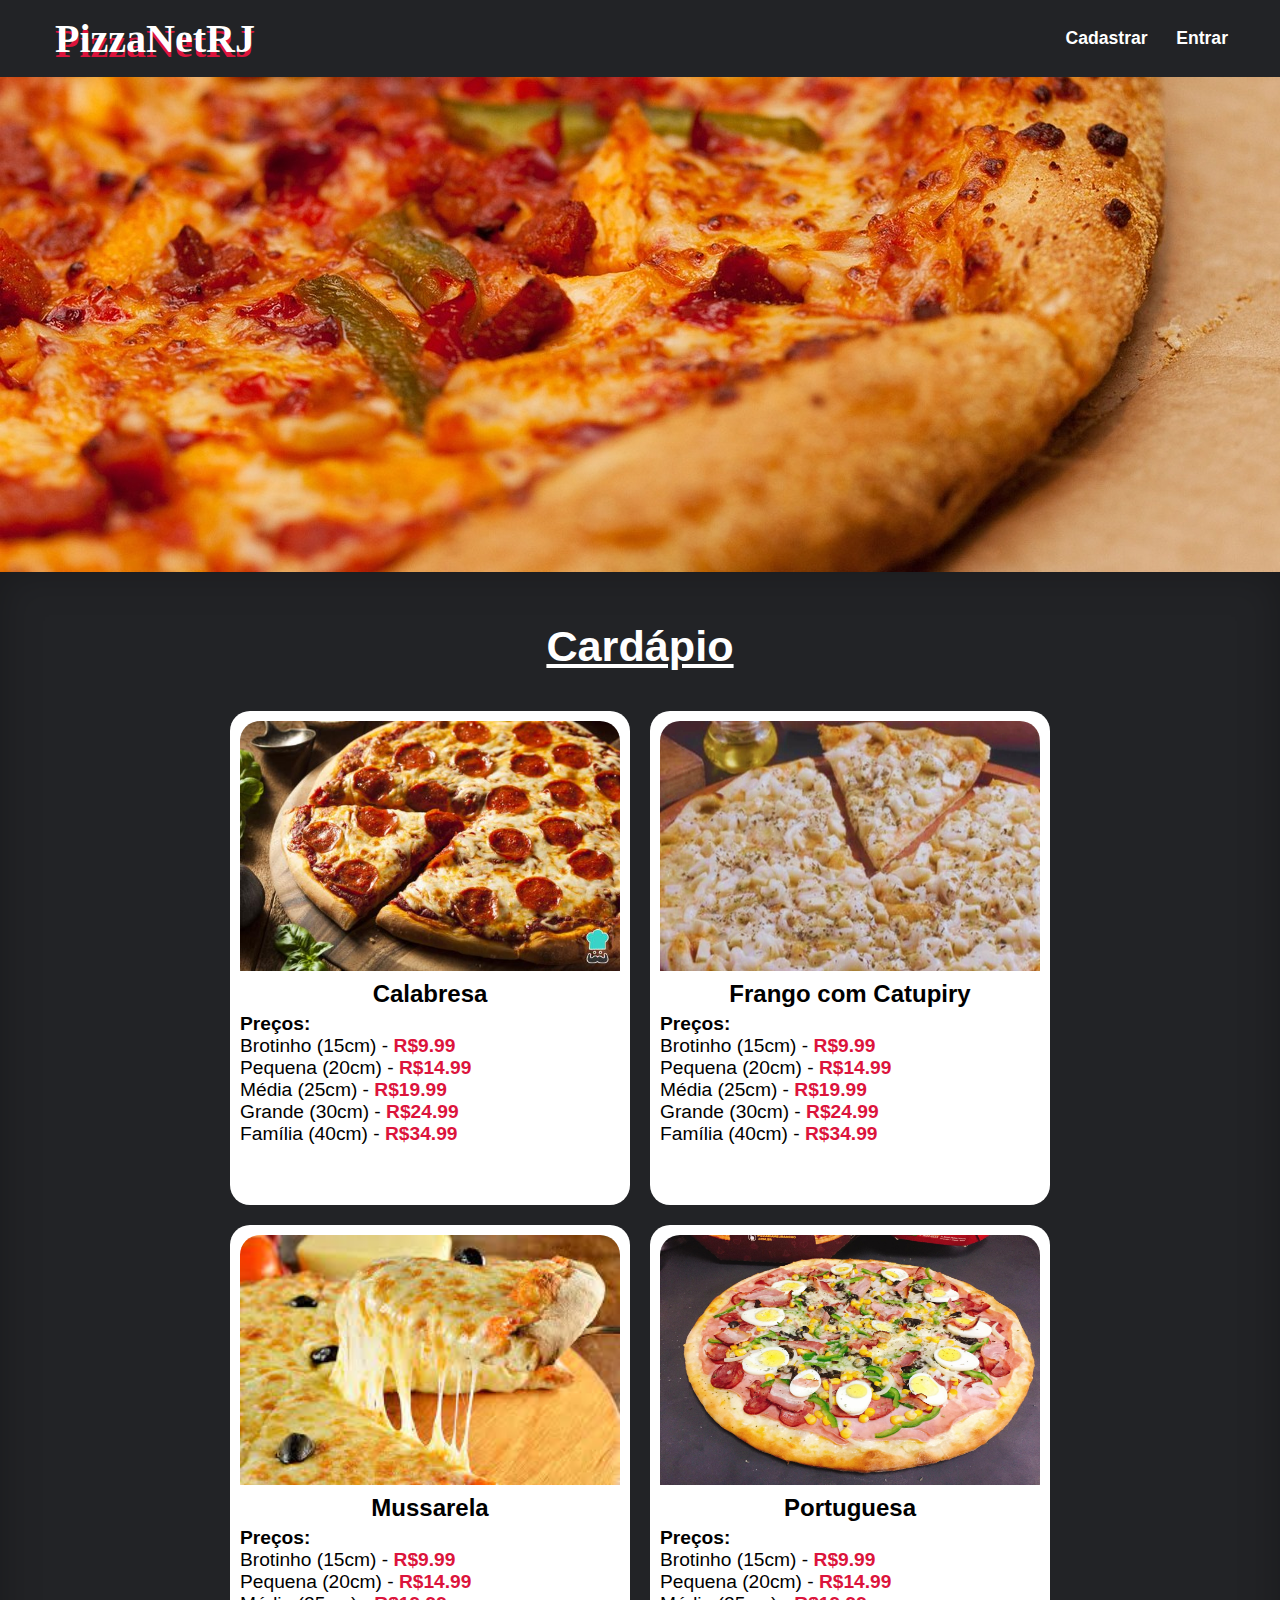
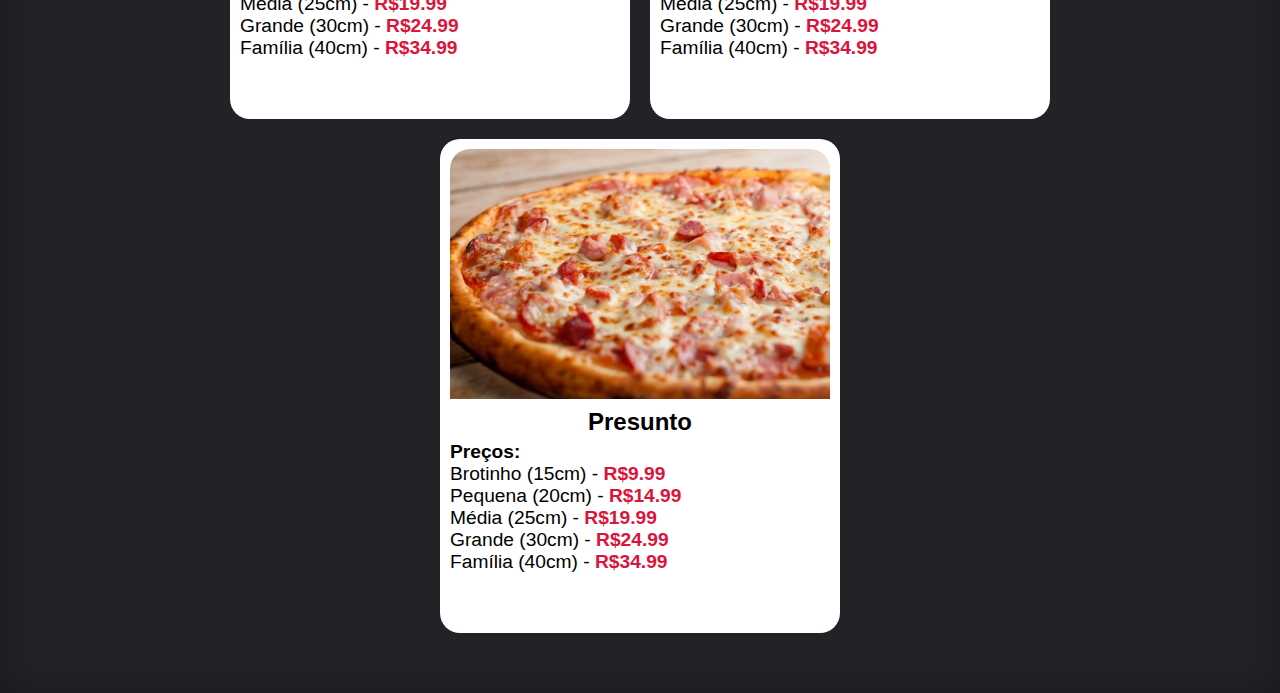
==== index.html @ 01d7efb3 "PizzaNetRJ Update" ====
<!DOCTYPE html>
<html lang="pt-br">

<head>
    <meta charset="UTF-8">
    <meta http-equiv="X-UA-Compatible" content="IE=edge">
    <meta name="viewport" content="width=device-width, initial-scale=1.0">
    <title>PizzaNetRJ</title>

    <link rel="stylesheet" href="style.css">
    <script src="jquery.js"></script>
</head>

<body>

    <header>

        <div class="row">
            <h1>PizzaNetRJ</h1>

            <div class="login">
                <button>Cadastrar</button>
                <button>Entrar</button>
            </div>
        </div>

    </header>

    <main>

        <div class="bg"></div>

        <section class="mainContent">

            <div class="cardapio">

                <h2>Cardápio</h2>

                <div class="flavors">

                    <div class="flavor">
                        <img src="assets/calabresa.jpg" alt="">

                        <h3 class="fName">Calabresa</h3>

                        <p style="text-align: left; font-size: 1.2em;">Preços:</p>
                        <div class="price">
                            <p>Brotinho (15cm) - <span class="value">R$9.99</span></p>
                            <p>Pequena (20cm) - <span class="value">R$14.99</span></p>
                            <p>Média (25cm) - <span class="value">R$19.99</span></p>
                            <p>Grande (30cm) - <span class="value">R$24.99</span></p>
                            <p>Família (40cm) - <span class="value">R$34.99</span></p>
                        </div>

                        <button>Comprar</button>
                    </div>

                    <div class="flavor">
                        <img src="assets/frango-catupiry.jpg" alt="">

                        <h3 class="fName">Frango com Catupiry</h3>

                        <p style="text-align: left; font-size: 1.2em;">Preços:</p>
                        <div class="price">
                            <p>Brotinho (15cm) - <span class="value">R$9.99</span></p>
                            <p>Pequena (20cm) - <span class="value">R$14.99</span></p>
                            <p>Média (25cm) - <span class="value">R$19.99</span></p>
                            <p>Grande (30cm) - <span class="value">R$24.99</span></p>
                            <p>Família (40cm) - <span class="value">R$34.99</span></p>
                        </div>

                        <button>Comprar</button>
                    </div>

                    <div class="flavor">
                        <img src="assets/muzzarela.jpeg" alt="">

                        <h3 class="fName">Mussarela</h3>

                        <p style="text-align: left; font-size: 1.2em;">Preços:</p>
                        <div class="price">
                            <p>Brotinho (15cm) - <span class="value">R$9.99</span></p>
                            <p>Pequena (20cm) - <span class="value">R$14.99</span></p>
                            <p>Média (25cm) - <span class="value">R$19.99</span></p>
                            <p>Grande (30cm) - <span class="value">R$24.99</span></p>
                            <p>Família (40cm) - <span class="value">R$34.99</span></p>
                        </div>

                        <button>Comprar</button>
                    </div>

                    <div class="flavor">
                        <img src="assets/portuguesa.jpg" alt="">

                        <h3 class="fName">Portuguesa</h3>

                        <p style="text-align: left; font-size: 1.2em;">Preços:</p>
                        <div class="price">
                            <p>Brotinho (15cm) - <span class="value">R$9.99</span></p>
                            <p>Pequena (20cm) - <span class="value">R$14.99</span></p>
                            <p>Média (25cm) - <span class="value">R$19.99</span></p>
                            <p>Grande (30cm) - <span class="value">R$24.99</span></p>
                            <p>Família (40cm) - <span class="value">R$34.99</span></p>
                        </div>

                        <button>Comprar</button>
                    </div>

                    <div class="flavor">
                        <img src="assets/presunto.jpg" alt="">

                        <h3 class="fName">Presunto</h3>

                        <p style="text-align: left; font-size: 1.2em;">Preços:</p>
                        <div class="price">
                            <p>Brotinho (15cm) - <span class="value">R$9.99</span></p>
                            <p>Pequena (20cm) - <span class="value">R$14.99</span></p>
                            <p>Média (25cm) - <span class="value">R$19.99</span></p>
                            <p>Grande (30cm) - <span class="value">R$24.99</span></p>
                            <p>Família (40cm) - <span class="value">R$34.99</span></p>
                        </div>

                        <button>Comprar</button>
                    </div>

                </div>

            </div>

        </section>
    </main>

    <footer>

    </footer>

</body>

</html>
---- style.css ----
* {
    padding: 0;
    margin: 0;
    box-sizing: border-box;
}

:root {
    --cor1: crimson;
    --cor2: #222326;
    --cor3: #3E5902;
    --cor4: #F2A74B;
    --cor5: #BF3617;
}

@font-face {
    font-family: 'secular';
    src: url('fonts/SecularOne-Regular.ttf');
}

body {
    font-family: Arial, Helvetica, sans-serif;
}

button {
    cursor: pointer;
    border: none;
    width: fit-content;

    padding: 7px;
    margin: 0px 5px;
    transition: 0.3s;
}

header {
    background-color: var(--cor2);
    color: white;

    padding: 15px;
}

header h1 {
    font-family: secular;

    font-size: 2.5em;
    margin-left: 40px;

    text-shadow: var(--cor1) 0 5px;
}

header .login {
    position: absolute;
}

header .login {
    right: 40px;
}

.row {
    display: flex;
    flex-direction: row;
    width: fit-content;
    align-items: center;
}

header button {
    color: white;
    background-color: transparent;
    font-weight: bolder;

    font-size: 1.1em;
}

header button:hover {
    background: var(--cor1);
    transform: scale(1.08);
}

header button:active {
    background-color: #dc143cc0;
}

.bg {
    background-image: url('assets/bg.jpg');
    background-position: center;
    background-size: cover;

    height: 55vh;
}

section {
    margin: auto;
}



.mainContent {
    background-color: var(--cor2);
    color: white;
    text-align: center;
    font-weight: bolder;

    width: 100%;
    padding: 50px;

    box-shadow: inset #00000044 0 0 40px;
}

.mainContent h2 {
    text-decoration: underline;

    font-size: 2.7em;
    margin-bottom: 30px;
}

.flavors {
    display: flex;
    justify-content: center;
    align-items: center;
    flex-wrap: wrap;
}

.flavor {
    background-color: white;
    color: black;

    width: 400px;
    border-radius: 20px;
    margin: 10px;
    padding: 10px;
    transition-duration: 0.3s;
}

.flavor img {
    width: 100%;
    height: 250px;
    border-radius: 20px 20px 0 0;
}

.flavor h3 {
    font-size: 1.5em;
    padding: 5px;
}

.flavor .price {
    text-align: left;
    font-weight: lighter;

    font-size: 1.2em;
}

.flavor .price .value {
    color: var(--cor1);
    font-weight: bold;
}

.flavor button {
    background-color: transparent;
    color: white;

    height: 30px;
    margin: 10px auto;
    padding: 5px 30px;
}

.flavor:hover button {
    background-color: var(--cor1);

}

.flavor:hover button:hover {
    background-color: #c00f32;

    height: 30px;
}

.flavor:hover button:active {
    background-color: #a50e2c;

    height: 30px;
}



@media (max-width: 500px) {
    header h1 {
        font-size: 1.5em;
        margin-left: 20px;
    }

    header button {
        font-size: 1em;
    }

    .mainContent {
        padding: 0;
    }

    .mainContent h2 {
        font-size: 2em;
    }

    .flavor img {
        width: 80%;
        height: 200px;
    }

}
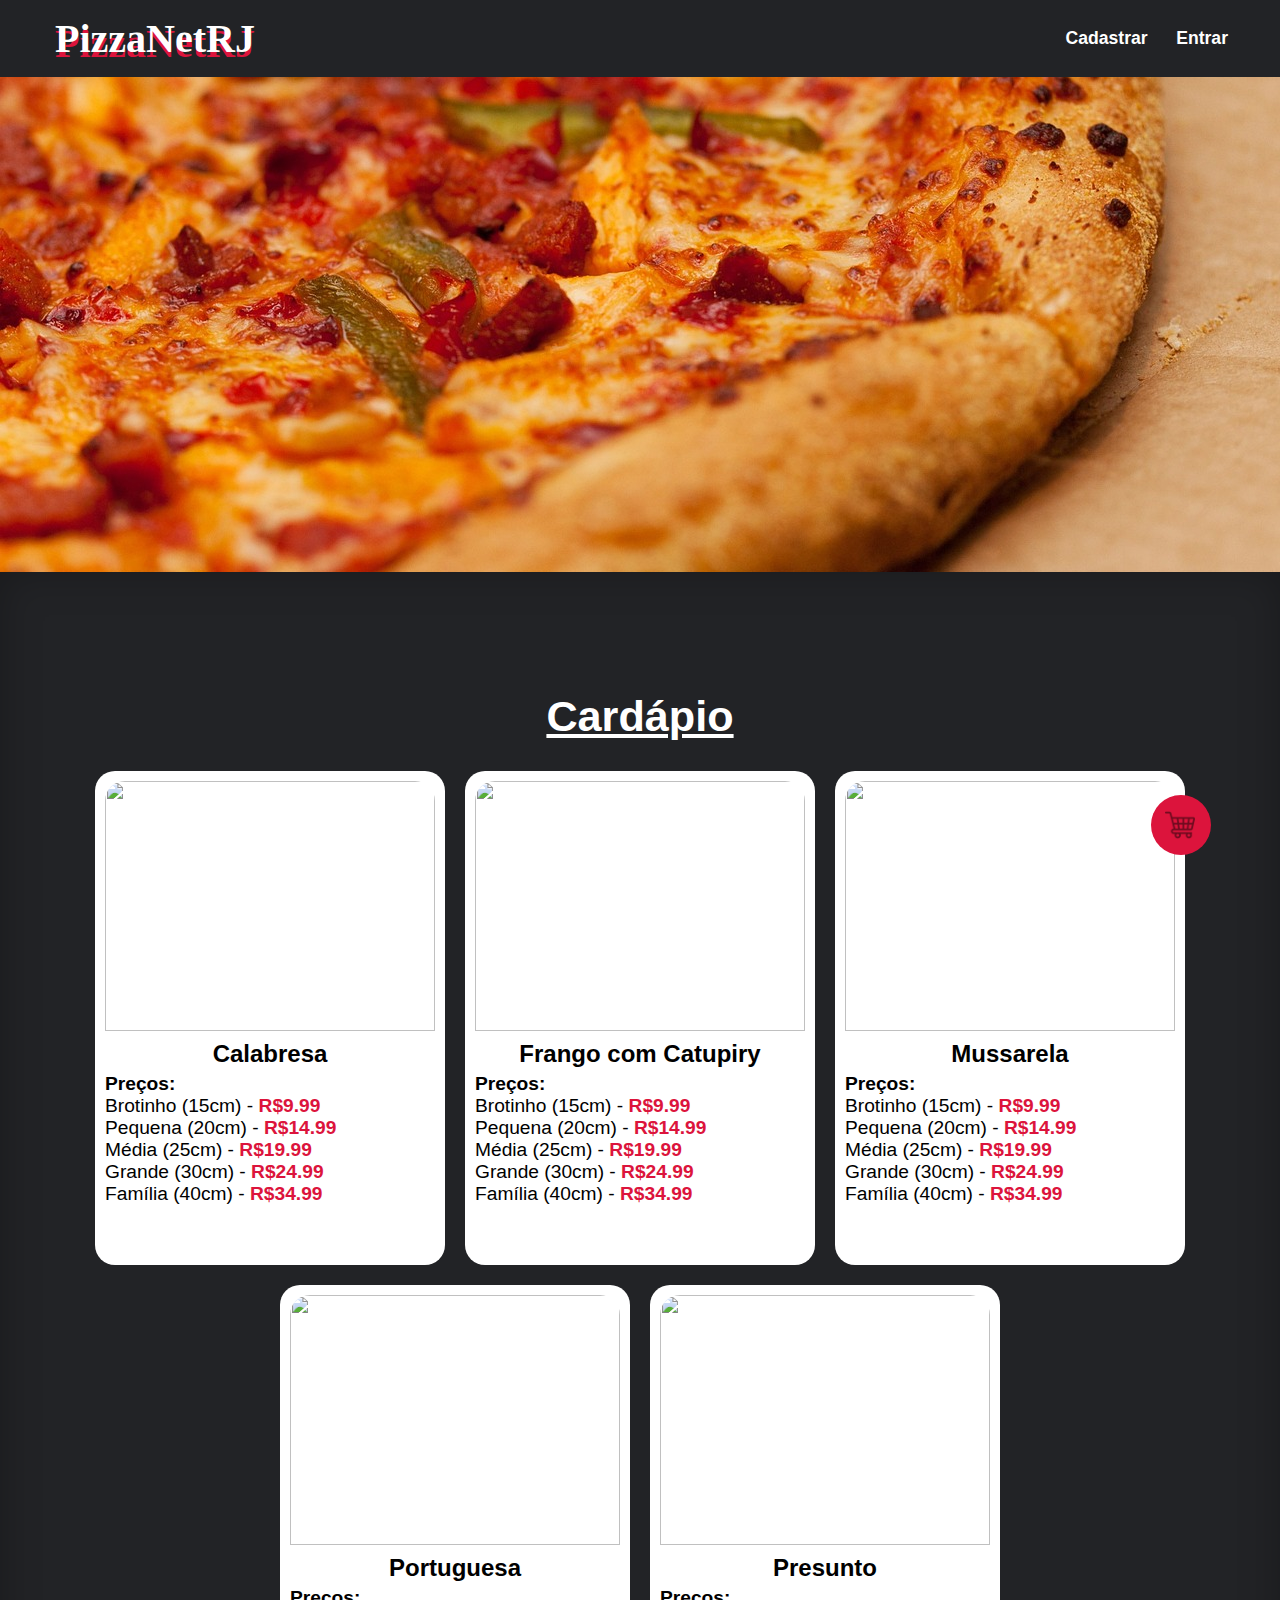
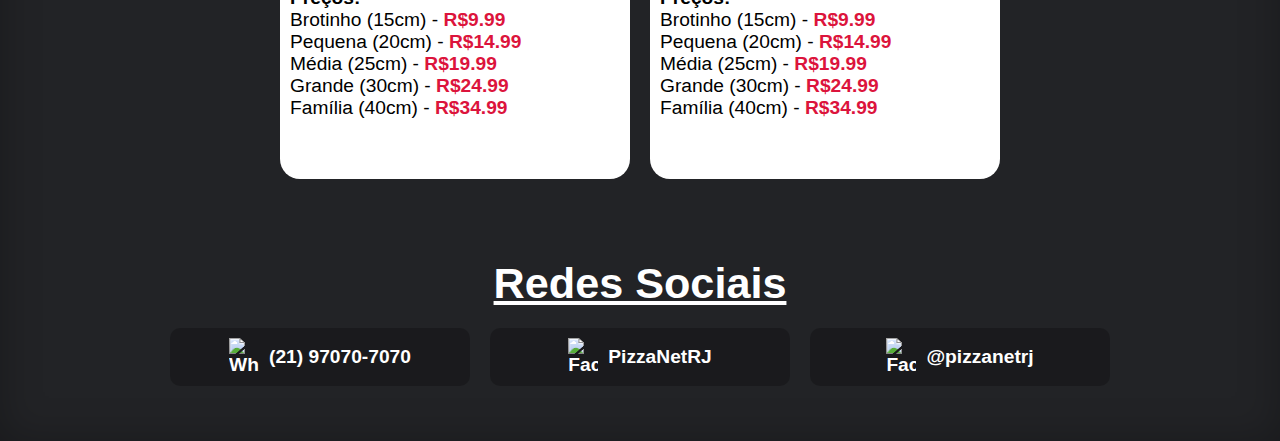
==== commit c6eea86b: "PizzaNetRJ Update" ====
--- a/index.html
+++ b/index.html
@@ -7,7 +7,7 @@
     <meta name="viewport" content="width=device-width, initial-scale=1.0">
     <title>PizzaNetRJ</title>
 
-    <link rel="stylesheet" href="style.css">
+    <link rel="stylesheet" href="styles/style.css">
     <script src="jquery.js"></script>
 </head>
 
@@ -19,14 +19,18 @@
             <h1>PizzaNetRJ</h1>
 
             <div class="login">
-                <button>Cadastrar</button>
-                <button>Entrar</button>
+                <a href="html/signin.html"><button>Cadastrar</button></a>
+                <a href="html/login.html"><button>Entrar</button></a>
             </div>
         </div>
 
     </header>
 
     <main>
+
+        <button class="cart">
+            <img src="assets/icons/shopping-cart.png" alt="">
+        </button>
 
         <div class="bg"></div>
 
@@ -39,7 +43,7 @@
                 <div class="flavors">
 
                     <div class="flavor">
-                        <img src="assets/calabresa.jpg" alt="">
+                        <img src="assets/flavors/calabresa.jpg" alt="">
 
                         <h3 class="fName">Calabresa</h3>
 
@@ -56,7 +60,7 @@
                     </div>
 
                     <div class="flavor">
-                        <img src="assets/frango-catupiry.jpg" alt="">
+                        <img src="assets/flavors/frango-catupiry.jpg" alt="">
 
                         <h3 class="fName">Frango com Catupiry</h3>
 
@@ -73,7 +77,7 @@
                     </div>
 
                     <div class="flavor">
-                        <img src="assets/muzzarela.jpeg" alt="">
+                        <img src="assets/flavors/muzzarela.jpeg" alt="">
 
                         <h3 class="fName">Mussarela</h3>
 
@@ -90,7 +94,7 @@
                     </div>
 
                     <div class="flavor">
-                        <img src="assets/portuguesa.jpg" alt="">
+                        <img src="assets/flavors/portuguesa.jpg" alt="">
 
                         <h3 class="fName">Portuguesa</h3>
 
@@ -107,7 +111,7 @@
                     </div>
 
                     <div class="flavor">
-                        <img src="assets/presunto.jpg" alt="">
+                        <img src="assets/flavors/presunto.jpg" alt="">
 
                         <h3 class="fName">Presunto</h3>
 
@@ -125,6 +129,26 @@
 
                 </div>
 
+
+                <h2>Redes Sociais</h2>
+
+                <div class="contacts">
+
+                    <div class="contact">
+                        <img src="assets/icons/whatsapp.png" alt="Whatsapp">
+                        <span>(21) 97070-7070</span>
+                    </div>
+                    <div class="contact">
+                        <img src="assets/icons/facebook.png" alt="Facebook">
+                        <span>PizzaNetRJ</span>
+                    </div>
+                    <div class="contact">
+                        <img src="assets/icons/instagram.png" alt="Facebook">
+                        <span>@pizzanetrj</span>
+                    </div>
+
+                </div>
+
             </div>
 
         </section>
--- a/styles/style.css
+++ b/styles/style.css
@@ -0,0 +1,276 @@
+* {
+    box-sizing: border-box;
+
+    padding: 0;
+    margin: 0;
+    transition-duration: 0.3s;
+}
+
+:root {
+    --cor1: crimson;
+    --cor2: #222326;
+    --cor3: #3E5902;
+    --cor4: #F2A74B;
+    --cor5: #BF3617;
+}
+
+@font-face {
+    font-family: 'secular';
+    src: url('../fonts/SecularOne-Regular.ttf');
+}
+
+body {
+    font-family: Arial, Helvetica, sans-serif;
+    overflow-x: hidden;
+}
+
+button {
+    cursor: pointer;
+    border: none;
+    width: fit-content;
+
+    padding: 7px;
+    margin: 0px 5px;
+    transition: 0.3s;
+}
+
+header {
+    background-color: var(--cor2);
+    color: white;
+
+    padding: 15px;
+}
+
+header h1 {
+    font-family: secular;
+
+    font-size: 2.5em;
+    margin-left: 40px;
+
+    text-shadow: var(--cor1) 0 5px;
+}
+
+header .login {
+    position: absolute;
+    right: 40px;
+}
+
+.row {
+    display: flex;
+    flex-direction: row;
+    width: fit-content;
+    align-items: center;
+}
+
+header button {
+    color: white;
+    background-color: transparent;
+    font-weight: bolder;
+
+    font-size: 1.1em;
+}
+
+header button:hover {
+    background: var(--cor1);
+    transform: scale(1.08);
+}
+
+header button:active {
+    background-color: #dc143cc0;
+}
+
+.bg {
+    background-image: url('../assets/bg.jpg');
+    background-position: center;
+    background-size: cover;
+
+    height: 55vh;
+}
+
+section {
+    margin: auto;
+}
+
+
+
+.mainContent {
+    background-color: var(--cor2);
+    color: white;
+    text-align: center;
+    font-weight: bolder;
+
+    width: 100%;
+    padding: 50px;
+
+    box-shadow: inset #00000044 0 0 40px;
+}
+
+.cart {
+    background-color: var(--cor1);
+    position: fixed;
+    display: flex;
+    align-items: center;
+    justify-content: center;
+
+    width: 60px;
+    height: 60px;
+    right: 5vw;
+    bottom: 5vh;
+    border-radius: 100%;
+}
+
+.cart:hover {
+    background-color: #c00f32;
+}
+
+.cart img {
+    width: 70%;
+    padding-right: 2px;
+
+    filter: opacity(0.5);
+}
+
+.cart:hover img {
+    filter: opacity(1);
+}
+
+.mainContent h2 {
+    text-decoration: underline;
+
+    font-size: 2.7em;
+    padding: 20px;
+    margin-top: 50px;
+}
+
+.flavors {
+    display: flex;
+    justify-content: center;
+    align-items: center;
+    flex-wrap: wrap;
+}
+
+.flavor {
+    background-color: white;
+    color: black;
+
+    width: 350px;
+    border-radius: 20px;
+    margin: 10px;
+    padding: 10px;
+}
+
+.flavor img {
+    width: 100%;
+    height: 250px;
+    border-radius: 20px 20px 0 0;
+}
+
+.flavor h3 {
+    font-size: 1.5em;
+    padding: 5px;
+}
+
+.flavor .price {
+    text-align: left;
+    font-weight: lighter;
+
+    font-size: 1.2em;
+}
+
+.flavor .price .value {
+    color: var(--cor1);
+    font-weight: bold;
+}
+
+.flavor button {
+    background-color: transparent;
+    color: white;
+
+    height: 30px;
+    margin: 10px auto;
+    padding: 5px 30px;
+}
+
+.flavor:hover button {
+    background-color: var(--cor1);
+
+}
+
+.flavor:hover button:hover {
+    background-color: #c00f32;
+
+    height: 30px;
+}
+
+.flavor:hover button:active {
+    background-color: #a50e2c;
+
+    height: 30px;
+}
+
+.contacts {
+    display: flex;
+    flex-wrap: wrap;
+    margin: auto;
+
+    width: 75vw;
+}
+
+.contacts img {
+    width: 30px;
+    margin-right: 10px;
+}
+
+.contact {
+    display: flex;
+    align-items: center;
+    justify-content: center;
+    cursor: pointer;
+    background-color: #0000003b;
+    margin: auto;
+
+    font-size: 1.2em;
+    width: 300px;
+    padding: 10px;
+    border-radius: 10px;
+    margin-bottom: 5px;
+}
+
+
+@media (max-width: 500px) {
+    header h1 {
+        font-size: 1.3em;
+        margin-left: 10px;
+    }
+
+    header .login {
+        position: absolute;
+        right: 10px;
+    }
+
+    header button {
+        font-size: 0.8em;
+    }
+
+    .mainContent {
+        padding-left: 0;
+        padding-right: 0;
+    }
+
+    .mainContent h2 {
+        font-size: 2em;
+    }
+
+    .flavor img {
+        object-fit: cover;
+
+        width: 100%;
+        height: 200px;
+    }
+
+    .contacts {
+        width: 100vw;
+    }
+
+
+}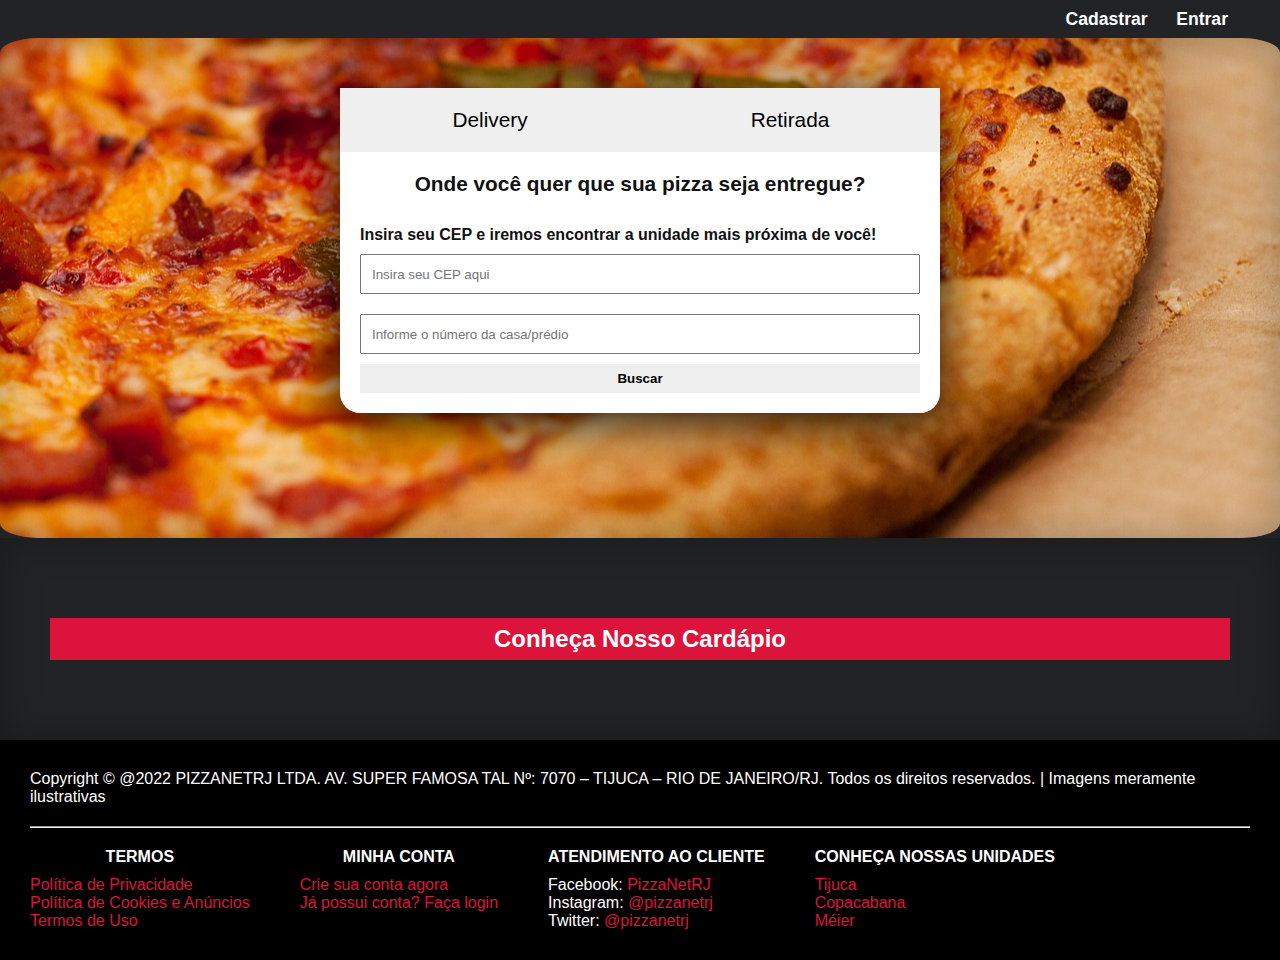
==== commit f14ff670: "Update .FooterBlock" ====
--- a/index.html
+++ b/index.html
@@ -5,7 +5,7 @@
     <meta charset="UTF-8">
     <meta http-equiv="X-UA-Compatible" content="IE=edge">
     <meta name="viewport" content="width=device-width, initial-scale=1.0">
-    <title>PizzaNetRJ</title>
+    <title>PizzaNet RJ</title>
 
     <link rel="stylesheet" href="styles/style.css">
     <script src="jquery.js"></script>
@@ -16,148 +16,199 @@
     <header>
 
         <div class="row">
-            <h1>PizzaNetRJ</h1>
+            <a href=""><img src="assets/logo.png" alt=""></a>
 
             <div class="login">
                 <a href="html/signin.html"><button>Cadastrar</button></a>
                 <a href="html/login.html"><button>Entrar</button></a>
             </div>
+
         </div>
 
     </header>
 
     <main>
-
-        <button class="cart">
-            <img src="assets/icons/shopping-cart.png" alt="">
-        </button>
-
-        <div class="bg"></div>
-
-        <section class="mainContent">
-
-            <div class="cardapio">
-
-                <h2>Cardápio</h2>
-
-                <div class="flavors">
-
-                    <div class="flavor">
-                        <img src="assets/flavors/calabresa.jpg" alt="">
-
-                        <h3 class="fName">Calabresa</h3>
-
-                        <p style="text-align: left; font-size: 1.2em;">Preços:</p>
-                        <div class="price">
-                            <p>Brotinho (15cm) - <span class="value">R$9.99</span></p>
-                            <p>Pequena (20cm) - <span class="value">R$14.99</span></p>
-                            <p>Média (25cm) - <span class="value">R$19.99</span></p>
-                            <p>Grande (30cm) - <span class="value">R$24.99</span></p>
-                            <p>Família (40cm) - <span class="value">R$34.99</span></p>
-                        </div>
-
-                        <button>Comprar</button>
-                    </div>
-
-                    <div class="flavor">
-                        <img src="assets/flavors/frango-catupiry.jpg" alt="">
-
-                        <h3 class="fName">Frango com Catupiry</h3>
-
-                        <p style="text-align: left; font-size: 1.2em;">Preços:</p>
-                        <div class="price">
-                            <p>Brotinho (15cm) - <span class="value">R$9.99</span></p>
-                            <p>Pequena (20cm) - <span class="value">R$14.99</span></p>
-                            <p>Média (25cm) - <span class="value">R$19.99</span></p>
-                            <p>Grande (30cm) - <span class="value">R$24.99</span></p>
-                            <p>Família (40cm) - <span class="value">R$34.99</span></p>
-                        </div>
-
-                        <button>Comprar</button>
-                    </div>
-
-                    <div class="flavor">
-                        <img src="assets/flavors/muzzarela.jpeg" alt="">
-
-                        <h3 class="fName">Mussarela</h3>
-
-                        <p style="text-align: left; font-size: 1.2em;">Preços:</p>
-                        <div class="price">
-                            <p>Brotinho (15cm) - <span class="value">R$9.99</span></p>
-                            <p>Pequena (20cm) - <span class="value">R$14.99</span></p>
-                            <p>Média (25cm) - <span class="value">R$19.99</span></p>
-                            <p>Grande (30cm) - <span class="value">R$24.99</span></p>
-                            <p>Família (40cm) - <span class="value">R$34.99</span></p>
-                        </div>
-
-                        <button>Comprar</button>
-                    </div>
-
-                    <div class="flavor">
-                        <img src="assets/flavors/portuguesa.jpg" alt="">
-
-                        <h3 class="fName">Portuguesa</h3>
-
-                        <p style="text-align: left; font-size: 1.2em;">Preços:</p>
-                        <div class="price">
-                            <p>Brotinho (15cm) - <span class="value">R$9.99</span></p>
-                            <p>Pequena (20cm) - <span class="value">R$14.99</span></p>
-                            <p>Média (25cm) - <span class="value">R$19.99</span></p>
-                            <p>Grande (30cm) - <span class="value">R$24.99</span></p>
-                            <p>Família (40cm) - <span class="value">R$34.99</span></p>
-                        </div>
-
-                        <button>Comprar</button>
-                    </div>
-
-                    <div class="flavor">
-                        <img src="assets/flavors/presunto.jpg" alt="">
-
-                        <h3 class="fName">Presunto</h3>
-
-                        <p style="text-align: left; font-size: 1.2em;">Preços:</p>
-                        <div class="price">
-                            <p>Brotinho (15cm) - <span class="value">R$9.99</span></p>
-                            <p>Pequena (20cm) - <span class="value">R$14.99</span></p>
-                            <p>Média (25cm) - <span class="value">R$19.99</span></p>
-                            <p>Grande (30cm) - <span class="value">R$24.99</span></p>
-                            <p>Família (40cm) - <span class="value">R$34.99</span></p>
-                        </div>
-
-                        <button>Comprar</button>
-                    </div>
-
-                </div>
-
-
-                <h2>Redes Sociais</h2>
-
-                <div class="contacts">
-
-                    <div class="contact">
-                        <img src="assets/icons/whatsapp.png" alt="Whatsapp">
-                        <span>(21) 97070-7070</span>
-                    </div>
-                    <div class="contact">
-                        <img src="assets/icons/facebook.png" alt="Facebook">
-                        <span>PizzaNetRJ</span>
-                    </div>
-                    <div class="contact">
-                        <img src="assets/icons/instagram.png" alt="Facebook">
-                        <span>@pizzanetrj</span>
-                    </div>
-
-                </div>
-
+        <section class="cepCard">
+
+            <div class="cepMenu">
+
+                <div class="cepBtns">
+                    <button id="cepBtn1">Delivery</button>
+                    <button id="cepBtn2">Retirada</button>
+                </div>
+
+                <div class="cep cepD">
+                    <p>Onde você quer que sua pizza seja entregue?</p>
+
+                    <label for="cep">Insira seu CEP e iremos encontrar a unidade mais próxima de você!</label>
+
+                    <input type="number" name="cep" id="cepDInput1" placeholder="Insira seu CEP aqui" maxlength="8"
+                        oninput="javascript: if (this.value.length > this.maxLength) this.value = this.value.slice(0, this.maxLength);">
+
+                    <p style="text-align: left; font-size: 0.8em; color: crimson; display: none;" id="cepWarning1">O
+                        CEP parece estar incompleto</p>
+
+                    <input type="number" name="number" id="cepDInput2" placeholder="Informe o número da casa/prédio">
+                    <button id="buscarBtn1">Buscar</button>
+                </div>
+
+                <div class="cep cepR" style="display: none;">
+                    <p>Diga onde você mora para encontrar uma de nossas unidade nas proximidades</p>
+
+                    <label for="cep">Insira seu CEP e iremos encontrar a unidade mais próxima de você!</label>
+
+                    <input type="number" name="cep" id="cepRInput" placeholder="Insira seu CEP aqui" maxlength="8"
+                        oninput="javascript: if (this.value.length > this.maxLength) this.value = this.value.slice(0, this.maxLength);">
+
+                    <p style="text-align: left; font-size: 0.8em; color: crimson; display: none;" id="cepWarning2">O
+                        CEP parece estar incompleto</p>
+
+                    <button id="buscarBtn2">Buscar</button>
+                </div>
+
+            </div>
+
+        </section>
+
+        <section class="bannersCard">
+
+            <div class="containerBanners">
+                <div class="banners">
+                    <img src="assets/banner1.png" alt="">
+                    <img src="assets/banner2.png" alt="">
+                </div>
+
+                <a href="html/menu.html"><button>Conheça Nosso Cardápio</button></a>
             </div>
 
         </section>
     </main>
 
     <footer>
-
+        <p>Copyright © @2022 PIZZANETRJ LTDA. AV. SUPER FAMOSA TAL Nº: 7070 – TIJUCA – RIO DE JANEIRO/RJ. Todos
+            os direitos reservados. | Imagens meramente ilustrativas</p>
+
+        <hr>
+
+        <div class="footerBlocks">
+
+            <div class="footerBlock">
+                <h4>TERMOS</h4>
+                <p><a href="html/error.html">Política de Privacidade</a></p>
+                <p><a href="html/error.html">Política de Cookies e Anúncios</a></p>
+                <p><a href="html/error.html">Termos de Uso</a></p>
+            </div>
+
+            <div class="footerBlock">
+                <h4>MINHA CONTA</h4>
+                <p><a href="html/signin.html">Crie sua conta agora</a></p>
+                <p><a href="html/login.html">Já possui conta? Faça login</a></p>
+            </div>
+
+            <div class="footerBlock">
+                <h4>ATENDIMENTO AO CLIENTE</h4>
+                <p>Facebook: <a href="html/error.html">PizzaNetRJ</a></p>
+                <p>Instagram: <a href="html/error.html">@pizzanetrj</a></p>
+                <p>Twitter: <a href="html/error.html">@pizzanetrj</a></p>
+            </div>
+
+            <div class="footerBlock">
+                <h4>CONHEÇA NOSSAS UNIDADES</h4>
+                <p><a href="html/error.html">Tijuca</a></p>
+                <p><a href="html/error.html">Copacabana</a></p>
+                <p><a href="html/error.html">Méier</a></p>
+            </div>
+
+        </div>
     </footer>
 
+
+    <script>
+        /*MENU PARA ESCOLHER ENTRE DELIVERY E RETIRADA*/
+        $(function ()
+        {
+            let cepBtn1 = $('#cepBtn1')
+            let cepBtn2 = $('#cepBtn2')
+            let cepD = $('.cepD')
+            let cepR = $('.cepR')
+
+            cepBtn1.addClass('cepBtnSelected')
+            cepBtn2.removeClass('cepBtnSelected')
+
+            cepD.css('display', 'block')
+            cepR.css('display', 'none')
+
+            cepBtn1.click(() =>
+            {
+                cepBtn1.addClass('cepBtnSelected')
+                cepBtn2.removeClass('cepBtnSelected')
+
+                cepD.css('display', 'block')
+                cepR.css('display', 'none')
+            })
+
+            cepBtn2.click(() =>
+            {
+                cepBtn1.removeClass('cepBtnSelected')
+                cepBtn2.addClass('cepBtnSelected')
+
+                cepD.css('display', 'none')
+                cepR.css('display', 'block')
+            })
+        })
+    </script>
+
+    <script>
+        /*BOTÃO 'BUSCAR' MUDANDO DE COR*/
+        $(function ()
+        {
+            let cepWarning1 = $('#cepWarning1')
+            let cepWarning2 = $('#cepWarning2')
+            let buscar1 = $('#buscarBtn1')
+            let buscar2 = $('#buscarBtn2')
+            let cepDInput1 = $('#cepDInput1')
+            let cepDInput2 = $('#cepDInput2')
+            let cepRInput = $('#cepRInput')
+
+            $('body').keyup(() =>
+            {
+                if (cepDInput1.val() != '' && cepDInput1.val().length == 8 && cepDInput2.val() != '')
+                {
+                    buscar1.addClass('redBtn')
+                    cepWarning1.css('display', 'none')
+                }
+                else if (cepDInput1.val() != '' && cepDInput1.val().length < 8)
+                {
+                    buscar1.removeClass('redBtn')
+                    cepWarning1.css('display', 'block')
+                }
+                else
+                {
+                    buscar1.removeClass('redBtn')
+                    cepWarning1.css('display', 'none')
+                }
+            })
+
+            $('body').keyup(() =>
+            {
+                if (cepRInput.val() != '' && cepRInput.val().length == 8)
+                {
+                    buscar2.addClass('redBtn')
+                    cepWarning2.css('display', 'none')
+                }
+                else if (cepRInput.val() != '' && cepRInput.val().length < 8)
+                {
+                    buscar2.removeClass('redBtn')
+                    cepWarning2.css('display', 'block')
+                }
+                else
+                {
+                    buscar2.removeClass('redBtn')
+                    cepWarning2.css('display', 'none')
+                }
+            })
+        })
+    </script>
 </body>
 
 </html>--- a/styles/style.css
+++ b/styles/style.css
@@ -7,7 +7,7 @@
 }
 
 :root {
-    --cor1: crimson;
+    --cor1: #dc143c;
     --cor2: #222326;
     --cor3: #3E5902;
     --cor4: #F2A74B;
@@ -19,9 +19,35 @@
     src: url('../fonts/SecularOne-Regular.ttf');
 }
 
+::-webkit-scrollbar {
+    background-color: var(--cor2);
+    width: 5px;
+}
+
+::-webkit-scrollbar-thumb {
+    background-color: crimson;
+
+    border-radius: 100px;
+}
+
 body {
     font-family: Arial, Helvetica, sans-serif;
+    background-color: var(--cor2);
     overflow-x: hidden;
+}
+
+.redBtn {
+    background-color: var(--cor1);
+    color: white;
+}
+
+.redBtn:hover {
+    background-color: #af0e2f;
+}
+
+a {
+    color: crimson;
+    text-decoration: none;
 }
 
 button {
@@ -34,35 +60,29 @@
     transition: 0.3s;
 }
 
-header {
+.row {
     background-color: var(--cor2);
     color: white;
-
-    padding: 15px;
-}
-
-header h1 {
-    font-family: secular;
-
-    font-size: 2.5em;
-    margin-left: 40px;
-
-    text-shadow: var(--cor1) 0 5px;
-}
-
-header .login {
-    position: absolute;
-    right: 40px;
-}
-
-.row {
     display: flex;
     flex-direction: row;
     width: fit-content;
     align-items: center;
-}
-
-header button {
+
+    padding: 10px;
+    width: 100%;
+}
+
+.row img {
+    width: 130px;
+    margin-left: 40px;
+}
+
+.row .login {
+    position: absolute;
+    right: 40px;
+}
+
+.row button {
     color: white;
     background-color: transparent;
     font-weight: bolder;
@@ -70,207 +90,212 @@
     font-size: 1.1em;
 }
 
-header button:hover {
+.row button:hover {
     background: var(--cor1);
     transform: scale(1.08);
 }
 
-header button:active {
+.row button:active {
     background-color: #dc143cc0;
 }
 
-.bg {
-    background-image: url('../assets/bg.jpg');
-    background-position: center;
-    background-size: cover;
-
-    height: 55vh;
-}
+
 
 section {
-    margin: auto;
-}
-
-
-
-.mainContent {
-    background-color: var(--cor2);
     color: white;
     text-align: center;
     font-weight: bolder;
-
-    width: 100%;
+    position: relative;
+
+    width: 100vw;
     padding: 50px;
 
     box-shadow: inset #00000044 0 0 40px;
 }
 
-.cart {
-    background-color: var(--cor1);
-    position: fixed;
-    display: flex;
-    align-items: center;
+.cepCard {
+    background-image: url('../assets/bg.jpg');
+    background-size: cover;
+    background-position: center;
+
+    height: 500px;
+    border-radius: 3%;
+}
+
+.cepMenu {
+    background-color: white;
+    color: #000000b0;
+    margin: auto;
+
+    max-width: 600px;
+    border-radius: 0 0 20px 20px;
+
+    box-shadow: #000000e7 0 10px 50px;
+}
+
+.cepMenu p,
+.cepMenu label {
+    color: #111111;
+}
+
+.cepMenu p {
+    text-align: center;
+
+    font-size: 1.3em;
+    margin-bottom: 30px;
+}
+
+.cepBtns {
+    display: flex;
+    width: 100%;
+}
+
+.cepBtns button {
+    width: 100%;
+    margin: 0;
+    font-size: 1.3em;
+    padding: 20px;
+}
+
+.cep {
+    text-align: left;
+
+    padding: 20px;
+}
+
+.cep input {
+    margin: 10px 0;
+    width: 100%;
+    height: 40px;
+    padding: 10px;
+}
+
+.cep button {
+    margin: auto;
+    font-weight: bolder;
+
+    width: 100%;
+}
+
+
+
+.containerBanners {
+    display: flex;
+    flex-direction: column;
+}
+
+.bannersCard .banners {
+    display: flex;
     justify-content: center;
 
-    width: 60px;
-    height: 60px;
-    right: 5vw;
-    bottom: 5vh;
-    border-radius: 100%;
-}
-
-.cart:hover {
-    background-color: #c00f32;
-}
-
-.cart img {
-    width: 70%;
-    padding-right: 2px;
-
-    filter: opacity(0.5);
-}
-
-.cart:hover img {
-    filter: opacity(1);
-}
-
-.mainContent h2 {
-    text-decoration: underline;
-
-    font-size: 2.7em;
-    padding: 20px;
-    margin-top: 50px;
-}
-
-.flavors {
-    display: flex;
-    justify-content: center;
-    align-items: center;
+    gap: 20px;
+}
+
+.bannersCard img {
+    width: 45vw;
+    margin: auto;
+}
+
+.bannersCard button {
+    background-color: crimson;
+    color: white;
+    font-weight: bolder;
+
+    width: 100%;
+    font-size: 1.5em;
+    margin: 30px auto;
+}
+
+
+
+footer {
+    background-color: black;
+    color: white;
+
+    padding: 30px;
+}
+
+footer hr {
+    margin: 20px auto;
+}
+
+.footerBlocks {
+    display: flex;
     flex-wrap: wrap;
-}
-
-.flavor {
+
+    gap: 50px;
+}
+
+.footerBlock h4 {
+    text-align: center;
+
+    margin-bottom: 10px;
+}
+
+
+
+/*CLASSES DE ADIÇÃO*/
+.cepBtnSelected {
+    position: relative;
+    color: crimson;
     background-color: white;
-    color: black;
-
-    width: 350px;
-    border-radius: 20px;
-    margin: 10px;
-    padding: 10px;
-}
-
-.flavor img {
-    width: 100%;
-    height: 250px;
+}
+
+.cepBtnSelected::after {
+    content: '';
+    position: absolute;
+    background-color: white;
+
+    width: 100%;
+    height: 20%;
+    left: 0;
+    top: -20%;
     border-radius: 20px 20px 0 0;
 }
 
-.flavor h3 {
-    font-size: 1.5em;
-    padding: 5px;
-}
-
-.flavor .price {
-    text-align: left;
-    font-weight: lighter;
-
-    font-size: 1.2em;
-}
-
-.flavor .price .value {
-    color: var(--cor1);
-    font-weight: bold;
-}
-
-.flavor button {
-    background-color: transparent;
-    color: white;
-
-    height: 30px;
-    margin: 10px auto;
-    padding: 5px 30px;
-}
-
-.flavor:hover button {
-    background-color: var(--cor1);
-
-}
-
-.flavor:hover button:hover {
-    background-color: #c00f32;
-
-    height: 30px;
-}
-
-.flavor:hover button:active {
-    background-color: #a50e2c;
-
-    height: 30px;
-}
-
-.contacts {
-    display: flex;
-    flex-wrap: wrap;
-    margin: auto;
-
-    width: 75vw;
-}
-
-.contacts img {
-    width: 30px;
-    margin-right: 10px;
-}
-
-.contact {
-    display: flex;
-    align-items: center;
-    justify-content: center;
-    cursor: pointer;
-    background-color: #0000003b;
-    margin: auto;
-
-    font-size: 1.2em;
-    width: 300px;
-    padding: 10px;
-    border-radius: 10px;
-    margin-bottom: 5px;
-}
-
 
 @media (max-width: 500px) {
-    header h1 {
-        font-size: 1.3em;
+    .row img {
+        width: 100px;
         margin-left: 10px;
     }
 
-    header .login {
+    .row .login {
         position: absolute;
         right: 10px;
     }
 
-    header button {
+    .row button {
         font-size: 0.8em;
     }
 
-    .mainContent {
+    .cepCard {
         padding-left: 0;
         padding-right: 0;
     }
 
-    .mainContent h2 {
+    .cepCard h2 {
         font-size: 2em;
     }
 
-    .flavor img {
-        object-fit: cover;
-
+
+    .bannersCard {
+        padding: 0;
+        padding-top: 20px;
+    }
+
+    .bannersCard .banners {
+        display: flex;
+        flex-direction: column;
+    }
+
+    .bannersCard img {
         width: 100%;
-        height: 200px;
-    }
-
-    .contacts {
-        width: 100vw;
-    }
-
-
+    }
+
+    .bannersCard button {
+        width: 100%;
+        font-size: 1em;
+        margin: 30px auto;
+    }
 }